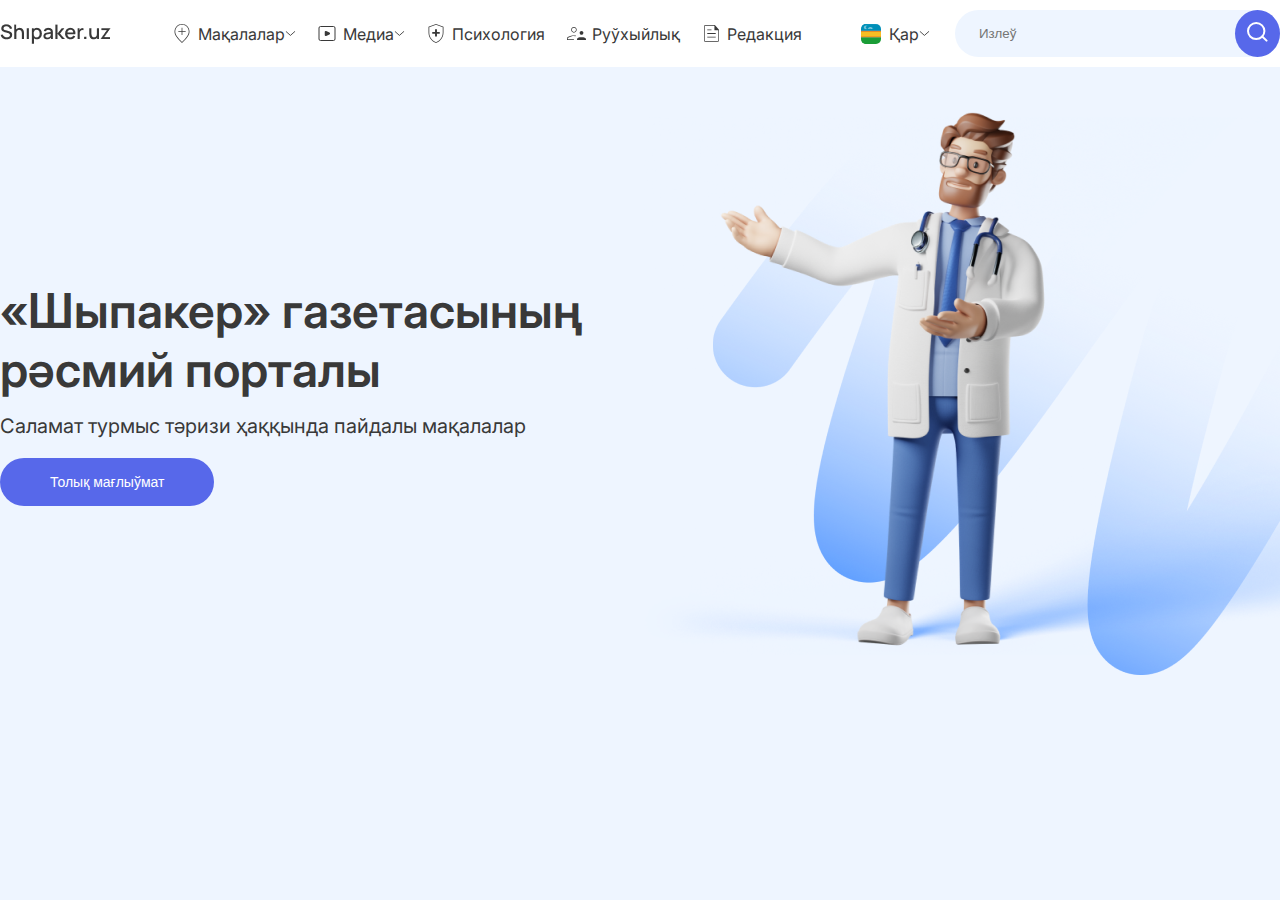
==== index.html @ 76cf6354 "added nav and header sections" ====
<!DOCTYPE html>
<html lang="en">
  <head>
    <meta charset="UTF-8" />
    <meta name="viewport" content="width=device-width, initial-scale=1.0" />
    <link rel="stylesheet" href="css/style.css" />
    <title>Shipaker.uz</title>
  </head>
  <body>
    <!-- Navbar -->
    <nav class="nav">
      <div class="container">
        <div class="nav_inner">
          <div class="logo"><img src="img/Logo.png" alt="Logo" /></div>
          <div class="nav_links">
            <div class="nav_link">
              <img class="nav_link_icon" src="img/link1.svg" alt="link1" />
              <a href="#">Мақалалар</a>
              <img src="img/arrow.svg.svg" alt="arrow" />
            </div>
            <div class="nav_link">
              <img class="nav_link_icon" src="img/link2.svg" alt="link2" />
              <a href="#">Медиа</a>
              <img src="img/arrow.svg.svg" alt="arrow" />
            </div>
            <div class="nav_link">
              <img class="nav_link_icon" src="img/link3.svg" alt="link3" />
              <a href="#">Психология</a>
            </div>
            <div class="nav_link">
              <img class="nav_link_icon" src="img/link4.svg" alt="link4" />
              <a href="#">Руўхыйлық</a>
            </div>
            <div class="nav_link">
              <img class="nav_link_icon" src="img/link5.svg" alt="link5" />
              <a href="#">Редакция</a>
            </div>
          </div>
          <div class="nav_right">
            <div class="change_lang">
              <img src="img/flag_kaa.svg" alt="Flag_Kar" />
              <a href="#">Қар</a>
              <img src="img/arrow.svg.svg" alt="arrow" />
            </div>
            <div class="search">
              <form action="#" class="search_form">
                <input type="text" placeholder="Излеў" />
                <button><img src="img/search.svg" alt="#" /></button>
              </form>
            </div>
          </div>
        </div>
      </div>
    </nav>

    <!-- Header -->
    <header class="header">
      <div class="container">
        <div class="header_inner">
          <div class="header_left">
            <h1 class="header_title">«Шыпакер» газетасының рәсмий порталы</h1>
            <p class="header_subtitle">
              Саламат турмыс тәризи ҳаққында пайдалы мақалалар
            </p>
            <button class="btn header_btn">Толық мағлыўмат</button>
          </div>
          <div class="header_right">
            <img src="img/header_photo.png" alt="Photo">
          </div>
        </div>
      </div>
    </header>
    
    <!-- Articles -->

  </body>
</html>
---- css/style.css ----
@import url("https://fonts.googleapis.com/css2?family=Inter:wght@100..900&display=swap");

:root {
  --main-color: #5768ea;
  --black-color: #393939;
  --white-color: #ffffff;
  --bg-color: #eef5ff;
}

html {
  box-sizing: border-box;
}

*,
*::before,
*::after {
  box-sizing: inherit;
}

body {
  margin: 0;
  font-family: "Inter", sans-serif;
  background-color: var(--bg-color);
  color: var(--black-color);
}

h1,
h2,
h3,
h4,
h5,
h6,
ul,
ol {
  margin: 0;
  padding: 0;
}

.container {
  max-width: 1360px;
  width: 100%;
  margin: 0 auto;
}

/* Navbar */

.nav {
  background-color: var(--white-color);
  padding: 10px 0;
}

.nav_inner {
  display: flex;
  justify-content: space-between;
  align-items: center;
}

.logo {
  display: flex;
  align-items: center;
}

.nav_links {
  display: flex;
  align-items: center;
}

.nav_link {
  display: flex;
  align-items: center;
  margin-right: 20px;
  cursor: pointer;
}

.nav_link a {
  font-size: 16px;
  color: var(--black-color);
  text-decoration: none;
}

.nav_link:last-child {
  margin-right: 0;
}

.nav_link_icon {
  margin-right: 5px;
}

.nav_right {
  display: flex;
  align-items: center;
}

.change_lang {
  display: flex;
  align-items: center;
}

.change_lang a {
  font-size: 16px;
  margin-left: 8px;
  text-decoration: none;
  color: var(--black-color);
}

.search_form {
  margin-left: 25px;
  position: relative;
}

.search_form input {
  background-color: var(--bg-color);
  color: var(--black-color);
  padding: 16px 24px;
  border-radius: 50px;
  border: none;
  width: 325px;
}

.search_form button {
  padding: 12px;
  background-color: var(--main-color);
  border: none;
  border-radius: 50%;
  position: absolute;
  right: 0;
  cursor: pointer;
  font-size: 14px;
}

/* Header */

.header {
  margin-top: 40px;
}

.header_inner {
  display: flex;
  align-items: center;
}

.header_title {
  font-size: 48px;
  color: var(--black-color);
  width: 640px;
  font-weight: 600;
}

.header_subtitle {
  margin-top: 15px;
  font-size: 20px;
}

.btn {
  background-color: var(--main-color);
  padding: 16px 50px;
  color: var(--white-color);
  border-radius: 50px;
  border: none;
  font-size: 14px;
}
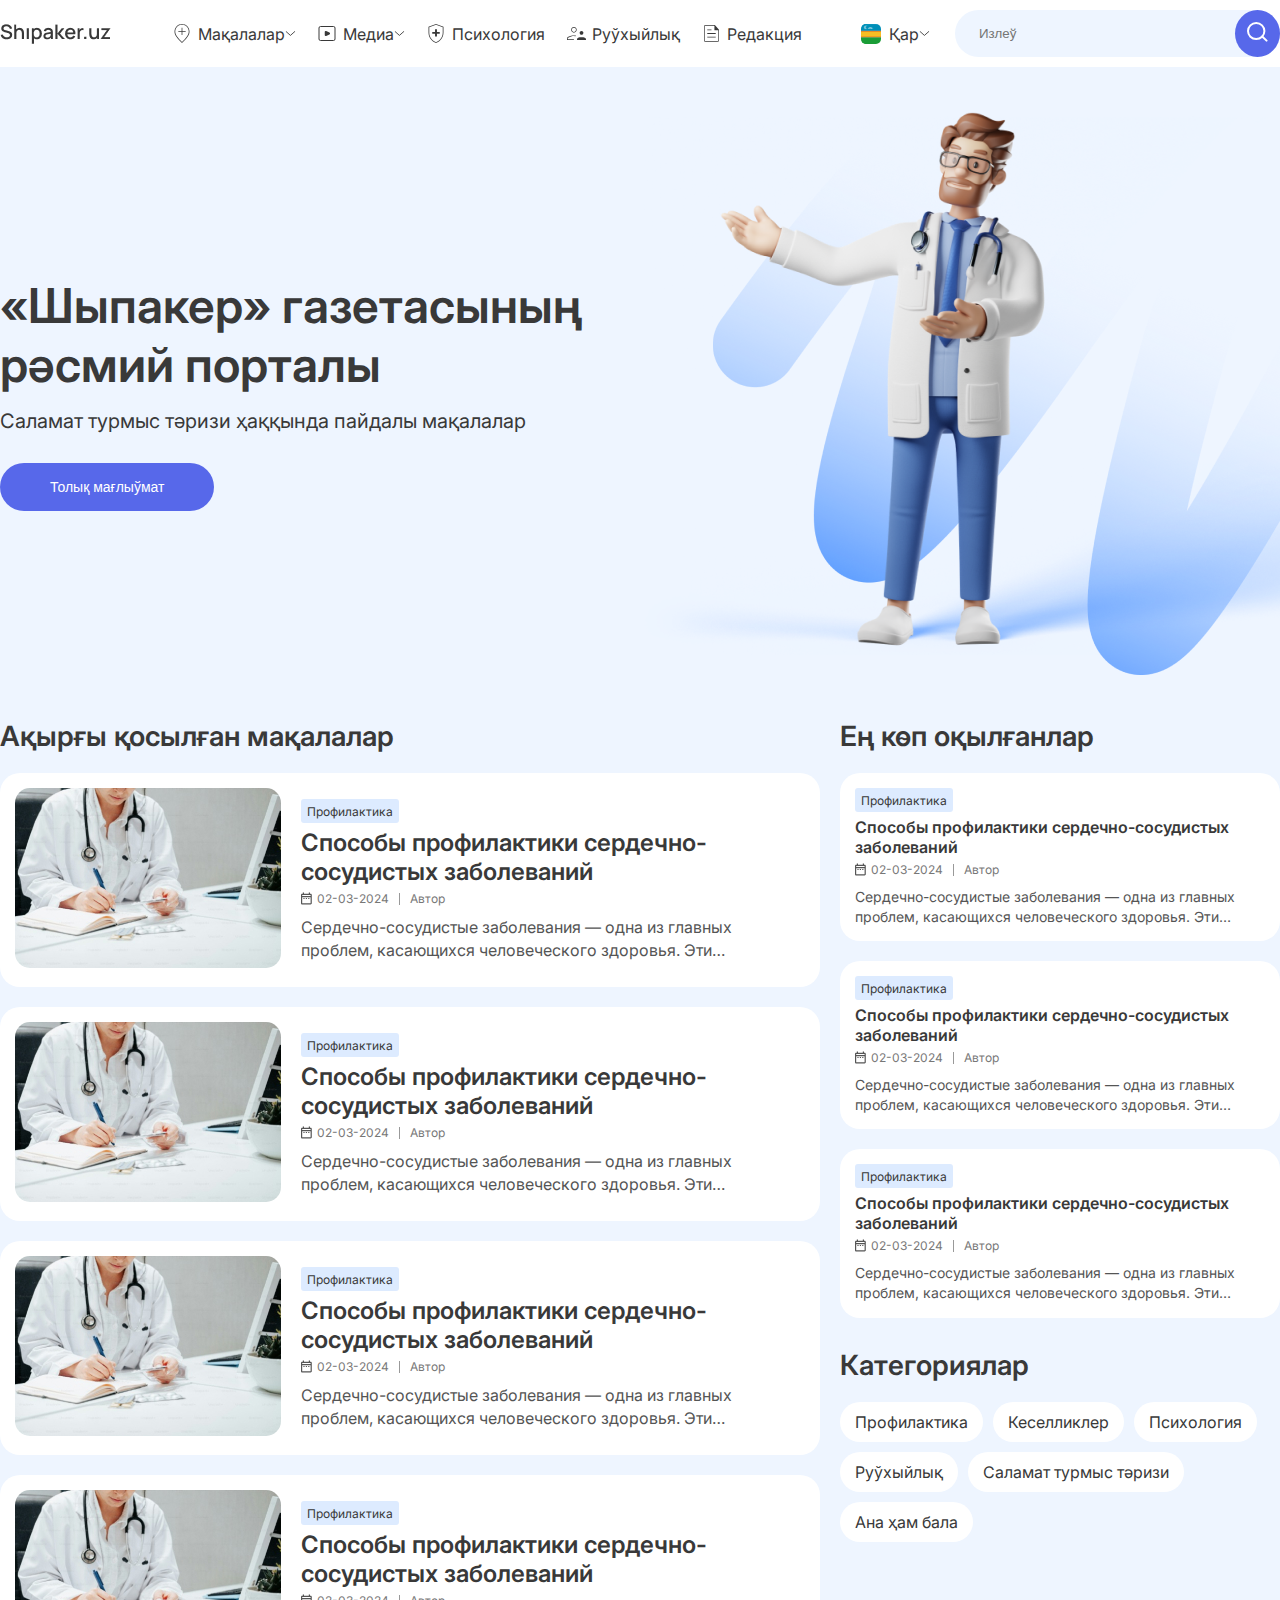
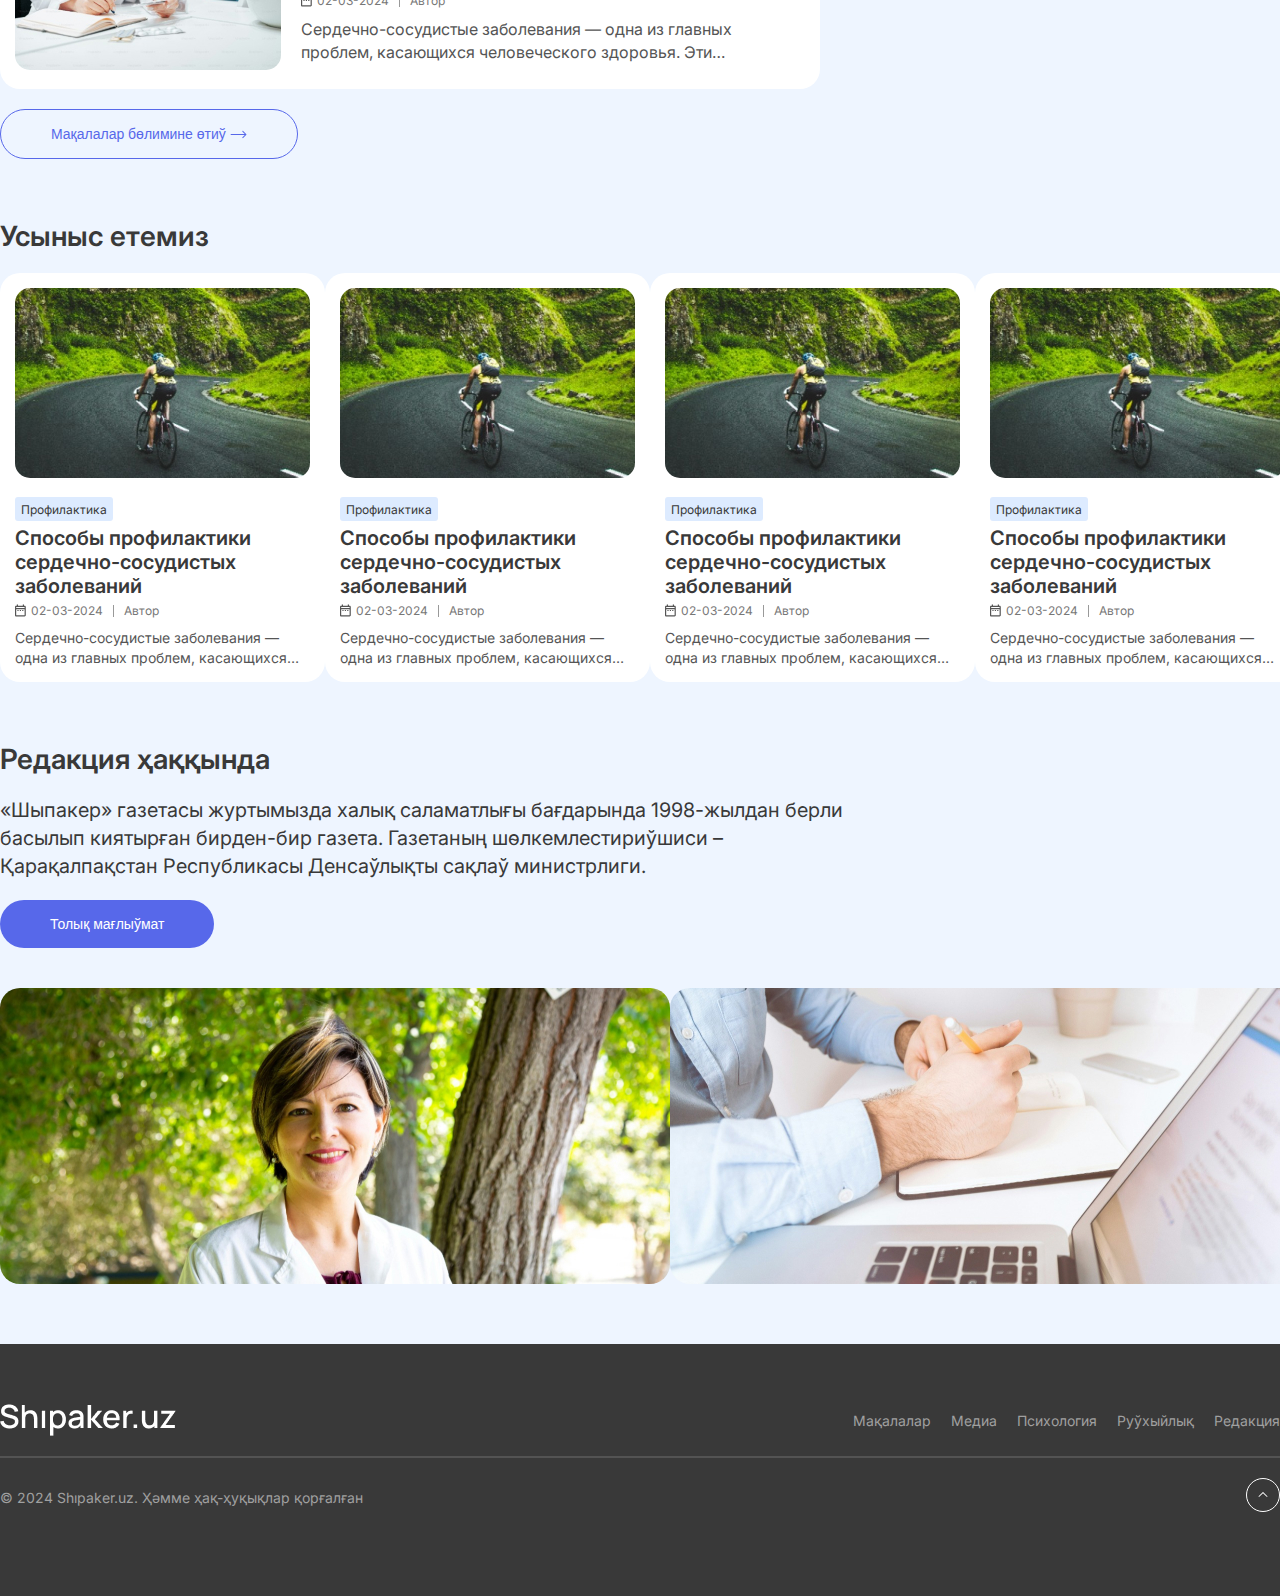
==== commit 25200023: "home page - desktop version completed" ====
--- a/index.html
+++ b/index.html
@@ -65,13 +65,367 @@
             <button class="btn header_btn">Толық мағлыўмат</button>
           </div>
           <div class="header_right">
-            <img src="img/header_photo.png" alt="Photo">
+            <img src="img/header_photo.png" alt="Photo" />
           </div>
         </div>
       </div>
     </header>
-    
+
     <!-- Articles -->
 
+    <section class="articles">
+      <div class="container">
+        <div class="articles_inner">
+          <div class="articles_left">
+            <h2 class="title articles_title">Ақырғы қосылған мақалалар</h2>
+            <div class="article-h">
+              <div class="article-h__left">
+                <img src="img/image.jpg" alt="Image" />
+              </div>
+              <div class="article-h_right">
+                <div class="article-category">Профилактика</div>
+                <h3 class="article-title">
+                  Способы профилактики сердечно-сосудистых заболеваний
+                </h3>
+                <div class="article-description">
+                  <div class="article-date">
+                    <img src="img/date.svg" alt="date" />
+                    02-03-2024
+                  </div>
+                  <div class="line"></div>
+                  <span class="author">Автор</span>
+                </div>
+                <p class="article-text">
+                  Сердечно-сосудистые заболевания — одна из главных проблем,
+                  касающихся человеческого здоровья. Эти заболевания могут
+                  включать в себя инфаркт, инсульт, артериальную гипертензию,
+                  аритмию и многие другие состояния, которые затрагивают сердце
+                  и кровеносную систему.
+                </p>
+              </div>
+            </div>
+            <div class="article-h">
+              <div class="article-h__left">
+                <img src="img/image.jpg" alt="Image" />
+              </div>
+              <div class="article-h_right">
+                <div class="article-category">Профилактика</div>
+                <h3 class="article-title">
+                  Способы профилактики сердечно-сосудистых заболеваний
+                </h3>
+                <div class="article-description">
+                  <div class="article-date">
+                    <img src="img/date.svg" alt="date" />
+                    02-03-2024
+                  </div>
+                  <div class="line"></div>
+                  <span class="author">Автор</span>
+                </div>
+                <p class="article-text">
+                  Сердечно-сосудистые заболевания — одна из главных проблем,
+                  касающихся человеческого здоровья. Эти заболевания могут
+                  включать в себя инфаркт, инсульт, артериальную гипертензию,
+                  аритмию и многие другие состояния, которые затрагивают сердце
+                  и кровеносную систему.
+                </p>
+              </div>
+            </div>
+            <div class="article-h">
+              <div class="article-h__left">
+                <img src="img/image.jpg" alt="Image" />
+              </div>
+              <div class="article-h_right">
+                <div class="article-category">Профилактика</div>
+                <h3 class="article-title">
+                  Способы профилактики сердечно-сосудистых заболеваний
+                </h3>
+                <div class="article-description">
+                  <div class="article-date">
+                    <img src="img/date.svg" alt="date" />
+                    02-03-2024
+                  </div>
+                  <div class="line"></div>
+                  <span class="author">Автор</span>
+                </div>
+                <p class="article-text">
+                  Сердечно-сосудистые заболевания — одна из главных проблем,
+                  касающихся человеческого здоровья. Эти заболевания могут
+                  включать в себя инфаркт, инсульт, артериальную гипертензию,
+                  аритмию и многие другие состояния, которые затрагивают сердце
+                  и кровеносную систему.
+                </p>
+              </div>
+            </div>
+            <div class="article-h">
+              <div class="article-h__left">
+                <img src="img/image.jpg" alt="Image" />
+              </div>
+              <div class="article-h_right">
+                <div class="article-category">Профилактика</div>
+                <h3 class="article-title">
+                  Способы профилактики сердечно-сосудистых заболеваний
+                </h3>
+                <div class="article-description">
+                  <div class="article-date">
+                    <img src="img/date.svg" alt="date" />
+                    02-03-2024
+                  </div>
+                  <div class="line"></div>
+                  <span class="author">Автор</span>
+                </div>
+                <p class="article-text">
+                  Сердечно-сосудистые заболевания — одна из главных проблем,
+                  касающихся человеческого здоровья. Эти заболевания могут
+                  включать в себя инфаркт, инсульт, артериальную гипертензию,
+                  аритмию и многие другие состояния, которые затрагивают сердце
+                  и кровеносную систему.
+                </p>
+              </div>
+            </div>
+            <button class="btn to-articles-btn">
+              Мақалалар бөлимине өтиў
+              <img src="img/arrow-btn.svg" alt="Arrow-btn" />
+            </button>
+          </div>
+          <div class="articles_right">
+            <h2 class="title top_articles_title">Ең көп оқылғанлар</h2>
+            <div class="top-article">
+              <div class="article-category top-article-category">
+                Профилактика
+              </div>
+              <h3 class="article-title top-article-title">
+                Способы профилактики сердечно-сосудистых заболеваний
+              </h3>
+              <div class="article-description top-article-description">
+                <div class="article-date top-article-date">
+                  <img src="img/date.svg" alt="date" />
+                  02-03-2024
+                </div>
+                <div class="line"></div>
+                <span class="author">Автор</span>
+              </div>
+              <p class="article-text top-article-text">
+                Сердечно-сосудистые заболевания — одна из главных проблем,
+                касающихся человеческого здоровья. Эти заболевания могут
+                включать в себя инфаркт, инсульт, артериальную гипертензию,
+                аритмию и многие другие состояния, которые затрагивают сердце и
+                кровеносную систему.
+              </p>
+            </div>
+            <div class="top-article">
+              <div class="article-category top-article-category">
+                Профилактика
+              </div>
+              <h3 class="article-title top-article-title">
+                Способы профилактики сердечно-сосудистых заболеваний
+              </h3>
+              <div class="article-description top-article-description">
+                <div class="article-date top-article-date">
+                  <img src="img/date.svg" alt="date" />
+                  02-03-2024
+                </div>
+                <div class="line"></div>
+                <span class="author">Автор</span>
+              </div>
+              <p class="article-text top-article-text">
+                Сердечно-сосудистые заболевания — одна из главных проблем,
+                касающихся человеческого здоровья. Эти заболевания могут
+                включать в себя инфаркт, инсульт, артериальную гипертензию,
+                аритмию и многие другие состояния, которые затрагивают сердце и
+                кровеносную систему.
+              </p>
+            </div>
+            <div class="top-article">
+              <div class="article-category top-article-category">
+                Профилактика
+              </div>
+              <h3 class="article-title top-article-title">
+                Способы профилактики сердечно-сосудистых заболеваний
+              </h3>
+              <div class="article-description top-article-description">
+                <div class="article-date top-article-date">
+                  <img src="img/date.svg" alt="date" />
+                  02-03-2024
+                </div>
+                <div class="line"></div>
+                <span class="author">Автор</span>
+              </div>
+              <p class="article-text top-article-text">
+                Сердечно-сосудистые заболевания — одна из главных проблем,
+                касающихся человеческого здоровья. Эти заболевания могут
+                включать в себя инфаркт, инсульт, артериальную гипертензию,
+                аритмию и многие другие состояния, которые затрагивают сердце и
+                кровеносную систему.
+              </p>
+            </div>
+            <h2 class="title categories-title">Категориялар</h2>
+            <div class="categories">
+              <div class="category-item">Профилактика</div>
+              <div class="category-item">Кеселликлер</div>
+              <div class="category-item">Психология</div>
+              <div class="category-item">Руўхыйлық</div>
+              <div class="category-item">Саламат турмыс тәризи</div>
+              <div class="category-item">Ана ҳам бала</div>
+            </div>
+          </div>
+        </div>
+      </div>
+    </section>
+
+    <!-- Recommend articles -->
+    <section class="rcmd-articles">
+      <div class="container">
+        <h2 class="title rcmd-categories-title">Усыныс етемиз</h2>
+        <div class="rcmd-articles-flex">
+          <div class="article-v">
+            <div class="article-v__img">
+              <img src="img/article-v-img.jpg" alt="Image" />
+            </div>
+            <div class="article-v_content">
+              <div class="article-category">Профилактика</div>
+              <h3 class="article-title article-v-title">
+                Способы профилактики сердечно-сосудистых заболеваний
+              </h3>
+              <div class="article-description">
+                <div class="article-date">
+                  <img src="img/date.svg" alt="date" />
+                  02-03-2024
+                </div>
+                <div class="line"></div>
+                <span class="author">Автор</span>
+              </div>
+              <p class="article-text article-v-text">
+                Сердечно-сосудистые заболевания — одна из главных проблем,
+                касающихся человеческого здоровья. Эти заболевания могут
+                включать в себя инфаркт, инсульт, артериальную гипертензию,
+                аритмию и многие другие состояния, которые затрагивают сердце и
+                кровеносную систему.
+              </p>
+            </div>
+          </div>
+          <div class="article-v">
+            <div class="article-v__img">
+              <img src="img/article-v-img.jpg" alt="Image" />
+            </div>
+            <div class="article-v_content">
+              <div class="article-category">Профилактика</div>
+              <h3 class="article-title article-v-title">
+                Способы профилактики сердечно-сосудистых заболеваний
+              </h3>
+              <div class="article-description">
+                <div class="article-date">
+                  <img src="img/date.svg" alt="date" />
+                  02-03-2024
+                </div>
+                <div class="line"></div>
+                <span class="author">Автор</span>
+              </div>
+              <p class="article-text article-v-text">
+                Сердечно-сосудистые заболевания — одна из главных проблем,
+                касающихся человеческого здоровья. Эти заболевания могут
+                включать в себя инфаркт, инсульт, артериальную гипертензию,
+                аритмию и многие другие состояния, которые затрагивают сердце и
+                кровеносную систему.
+              </p>
+            </div>
+          </div>
+          <div class="article-v">
+            <div class="article-v__img">
+              <img src="img/article-v-img.jpg" alt="Image" />
+            </div>
+            <div class="article-v_content">
+              <div class="article-category">Профилактика</div>
+              <h3 class="article-title article-v-title">
+                Способы профилактики сердечно-сосудистых заболеваний
+              </h3>
+              <div class="article-description">
+                <div class="article-date">
+                  <img src="img/date.svg" alt="date" />
+                  02-03-2024
+                </div>
+                <div class="line"></div>
+                <span class="author">Автор</span>
+              </div>
+              <p class="article-text article-v-text">
+                Сердечно-сосудистые заболевания — одна из главных проблем,
+                касающихся человеческого здоровья. Эти заболевания могут
+                включать в себя инфаркт, инсульт, артериальную гипертензию,
+                аритмию и многие другие состояния, которые затрагивают сердце и
+                кровеносную систему.
+              </p>
+            </div>
+          </div>
+          <div class="article-v">
+            <div class="article-v__img">
+              <img src="img/article-v-img.jpg" alt="Image" />
+            </div>
+            <div class="article-v_content">
+              <div class="article-category">Профилактика</div>
+              <h3 class="article-title article-v-title">
+                Способы профилактики сердечно-сосудистых заболеваний
+              </h3>
+              <div class="article-description">
+                <div class="article-date">
+                  <img src="img/date.svg" alt="date" />
+                  02-03-2024
+                </div>
+                <div class="line"></div>
+                <span class="author">Автор</span>
+              </div>
+              <p class="article-text article-v-text">
+                Сердечно-сосудистые заболевания — одна из главных проблем,
+                касающихся человеческого здоровья. Эти заболевания могут
+                включать в себя инфаркт, инсульт, артериальную гипертензию,
+                аритмию и многие другие состояния, которые затрагивают сердце и
+                кровеносную систему.
+              </p>
+            </div>
+          </div>
+        </div>
+      </div>
+    </section>
+
+    <!-- About -->
+
+    <section class="about">
+      <div class="container">
+        <h2 class="title about-title">Редакция ҳаққында</h2>
+        <p class="about-text">
+          «Шыпакер» газетасы журтымызда халық саламатлығы бағдарында 1998-жылдан
+          берли <br />
+          басылып киятырған бирден-бир газета. Газетаның шөлкемлестириўшиси –
+          <br />
+          Қарақалпақстан Республикасы Денсаўлықты сақлаў министрлиги.
+        </p>
+        <button class="btn">Толық мағлыўмат</button>
+        <div class="about-images">
+          <img src="img/about1.jpg" alt="img1" class="about-img" />
+          <img src="img/about2.jpg" alt="img2" class="about-img" />
+        </div>
+      </div>
+    </section>
+
+    <!-- Footer -->
+    <footer class="footer">
+      <div class="container">
+        <div class="footer_up">
+          <div class="logo">
+            <img src="img/logo_white.png" alt="Logo-white" />
+          </div>
+          <ul class="footer_links">
+            <li><a href="#" class="footer_link">Мақалалар</a></li>
+            <li><a href="#" class="footer_link">Медиа</a></li>
+            <li><a href="#" class="footer_link">Психология</a></li>
+            <li><a href="#" class="footer_link">Руўхыйлық</a></li>
+            <li><a href="#" class="footer_link">Редакция</a></li>
+          </ul>
+        </div>
+        <hr class="footer_line" />
+        <div class="footer_down">
+          <p>© 2024 Shıpaker.uz. Ҳәмме ҳақ-ҳуқықлар қорғалған</p>
+          <div class="to-top"><img src="img/totop.svg" alt="ToTop" /></div>
+        </div>
+      </div>
+    </footer>
   </body>
 </html>
--- a/css/style.css
+++ b/css/style.css
@@ -31,7 +31,8 @@
 h5,
 h6,
 ul,
-ol {
+ol,
+p {
   margin: 0;
   padding: 0;
 }
@@ -40,6 +41,10 @@
   max-width: 1360px;
   width: 100%;
   margin: 0 auto;
+}
+
+section {
+  padding-bottom: 60px;
 }
 
 /* Navbar */
@@ -131,7 +136,7 @@
 /* Header */
 
 .header {
-  margin-top: 40px;
+  margin: 40px 0;
 }
 
 .header_inner {
@@ -158,4 +163,245 @@
   border-radius: 50px;
   border: none;
   font-size: 14px;
-}
+  cursor: pointer;
+}
+
+.header_btn {
+  margin-top: 30px;
+}
+
+/* Articles */
+
+.articles {
+}
+.articles_inner {
+  display: flex;
+}
+.articles_left {
+  max-width: 900px;
+  margin-right: 20px;
+}
+
+.title {
+  font-size: 28px;
+  font-weight: 600;
+}
+.article-h {
+  display: flex;
+  align-items: center;
+  background-color: var(--white-color);
+  padding: 15px;
+  border-radius: 20px;
+  margin-top: 20px;
+  cursor: pointer;
+}
+.article-h__left img {
+  border-radius: 15px;
+}
+.article-h_right {
+  margin-left: 20px;
+}
+.article-category {
+  background-color: #ddebff;
+  width: 98px;
+  height: 24px;
+  font-size: 12px;
+  border-radius: 3px;
+  display: flex;
+  align-items: center;
+  justify-content: center;
+}
+.article-title {
+  font-size: 24px;
+  font-weight: 600;
+  margin-top: 5px;
+  display: -webkit-box;
+  -webkit-line-clamp: 2;
+  -webkit-box-orient: vertical;
+  overflow: hidden;
+}
+.article-description {
+  display: flex;
+  align-items: center;
+  margin-top: 5px;
+}
+
+.article-date img {
+  margin-right: 5px;
+}
+
+.article-date {
+  display: flex;
+  align-items: center;
+  font-size: 12px;
+  color: #777;
+}
+.line {
+  height: 12px;
+  width: 1px;
+  background-color: #999;
+  margin: 0 10px;
+}
+.author {
+  font-size: 12px;
+  color: #777;
+}
+.article-text {
+  font-size: 16px;
+  color: #555;
+  line-height: 140%;
+  display: -webkit-box;
+  -webkit-line-clamp: 2;
+  -webkit-box-orient: vertical;
+  overflow: hidden;
+  margin-top: 10px;
+}
+
+.to-articles-btn {
+  background-color: var(--bg-color);
+  border: 1px solid var(--main-color);
+  color: var(--main-color);
+  font-size: 14px;
+  margin-top: 20px;
+  cursor: pointer;
+}
+
+.articles_right {
+  max-width: 440px;
+}
+
+.top-article {
+  padding: 15px;
+  background-color: var(--white-color);
+  border-radius: 20px;
+  margin-top: 20px;
+  cursor: pointer;
+}
+
+.top-article-title {
+  font-size: 16px;
+}
+
+.top-article-text {
+  font-size: 14px;
+}
+
+.categories-title {
+  margin-top: 30px;
+  margin-bottom: 20px;
+}
+
+.categories {
+  display: flex;
+  flex-wrap: wrap;
+}
+.category-item {
+  padding: 10px 15px;
+  font-size: 16px;
+  background-color: var(--white-color);
+  border-radius: 25px;
+  margin-right: 10px;
+  margin-bottom: 10px;
+  cursor: pointer;
+}
+
+/* Recommend articles */
+
+.rcmd-categories-title {
+  margin-bottom: 20px;
+}
+
+.rcmd-articles-flex {
+  display: flex;
+  justify-content: space-between;
+}
+
+.article-v {
+  background-color: var(--white-color);
+  padding: 15px;
+  border-radius: 20px;
+  max-width: 325px;
+  cursor: pointer;
+}
+
+.article-v__img img {
+  border-radius: 15px;
+}
+
+.article-v_content {
+  margin-top: 15px;
+}
+
+.article-v-title {
+  display: -webkit-box;
+  -webkit-line-clamp: 3;
+  -webkit-box-orient: vertical;
+  overflow: hidden;
+  font-size: 20px;
+}
+
+.article-v-text {
+  font-size: 14px;
+}
+
+/* About */
+
+.about-title {
+  margin-bottom: 20px;
+}
+
+.about-text {
+  font-size: 20px;
+  line-height: 140%;
+  margin-bottom: 20px;
+}
+
+.about-images {
+  display: flex;
+  justify-content: space-between;
+  margin-top: 40px;
+}
+
+.about-img {
+  border-radius: 20px;
+}
+
+.footer {
+  background-color: var(--black-color);
+  padding: 60px 0 80px;
+}
+
+.footer_up {
+  display: flex;
+  justify-content: space-between;
+  align-items: center;
+}
+
+.footer_links {
+  display: flex;
+  list-style: none;
+}
+
+.footer_link {
+  text-decoration: none;
+  color: var(--white-color);
+  margin-left: 20px;
+  font-size: 14px;
+  color: #a0a0a0;
+}
+
+.footer_line {
+  border: 1px solid #535353;
+  margin: 20px 0;
+}
+
+.footer_down {
+  display: flex;
+  justify-content: space-between;
+  align-items: center;
+}
+
+.footer_down p {
+    color: #A0A0A0;
+    font-size: 14px;
+}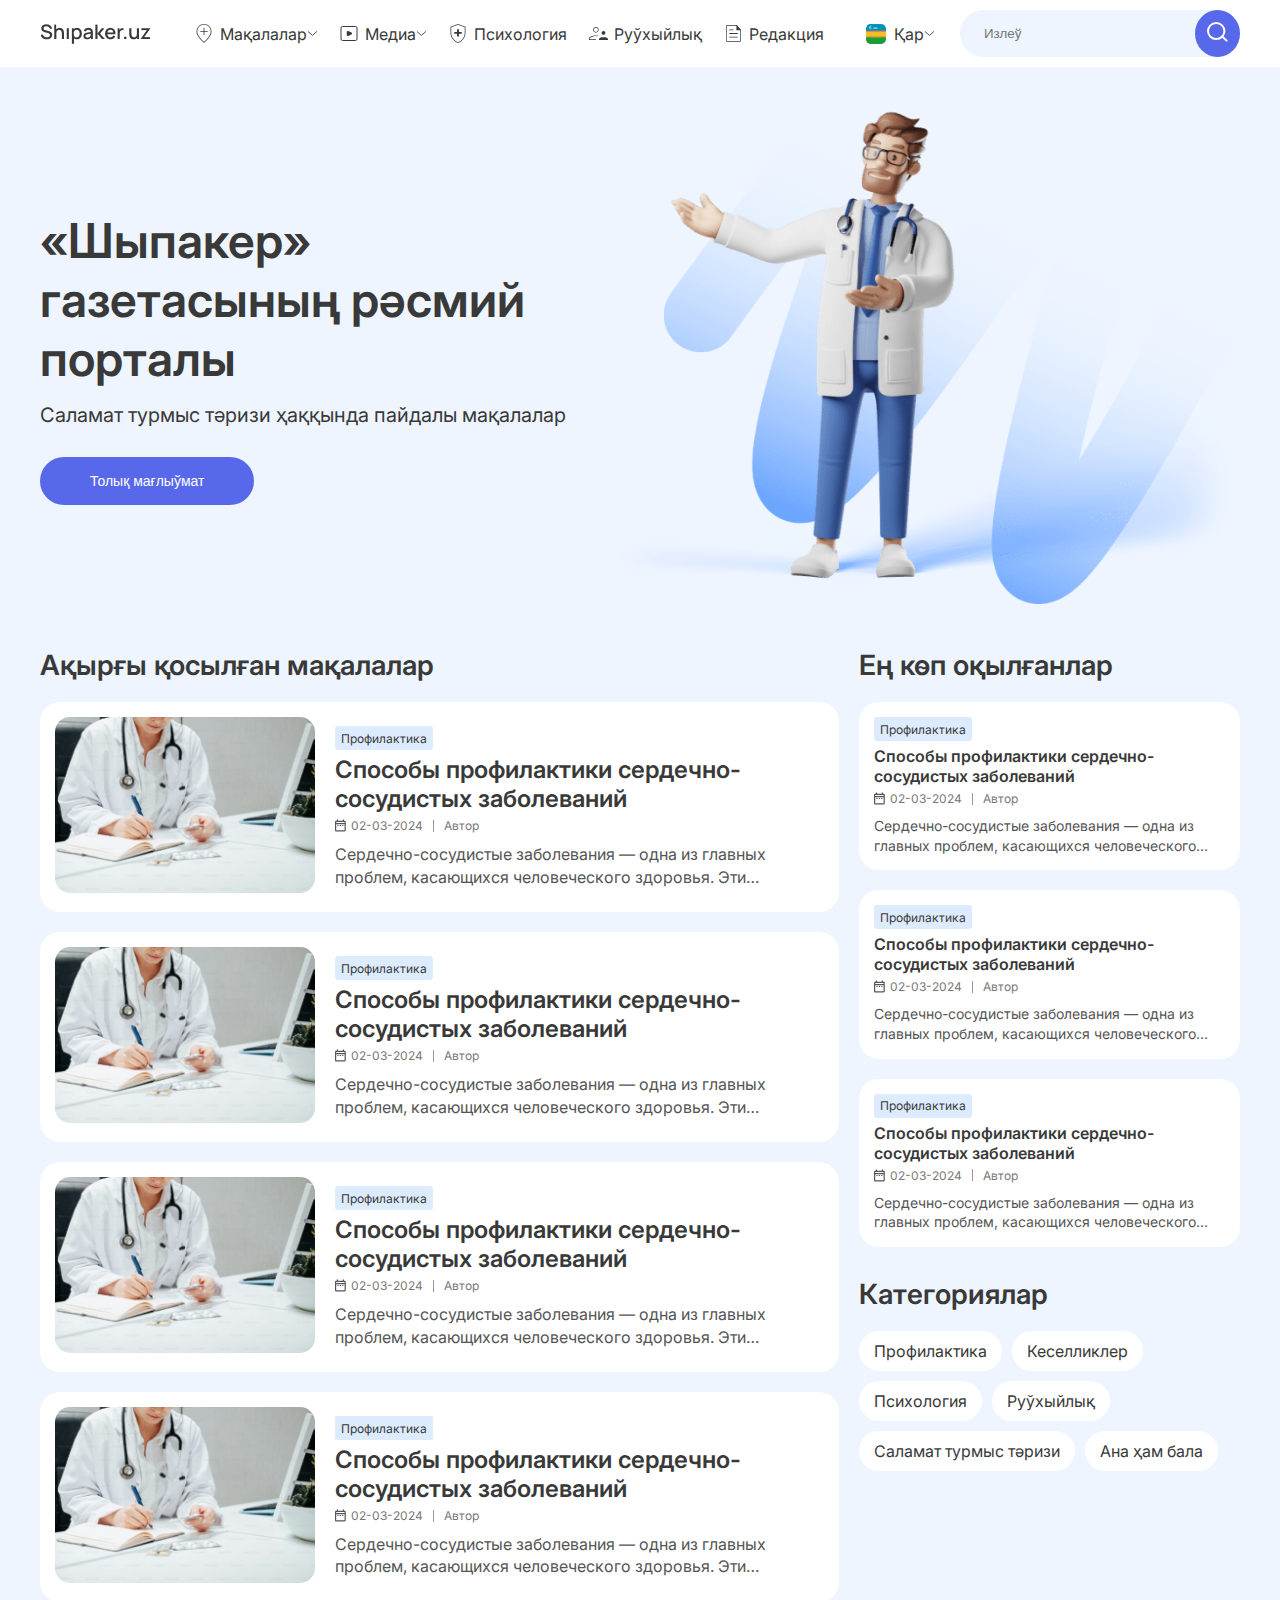
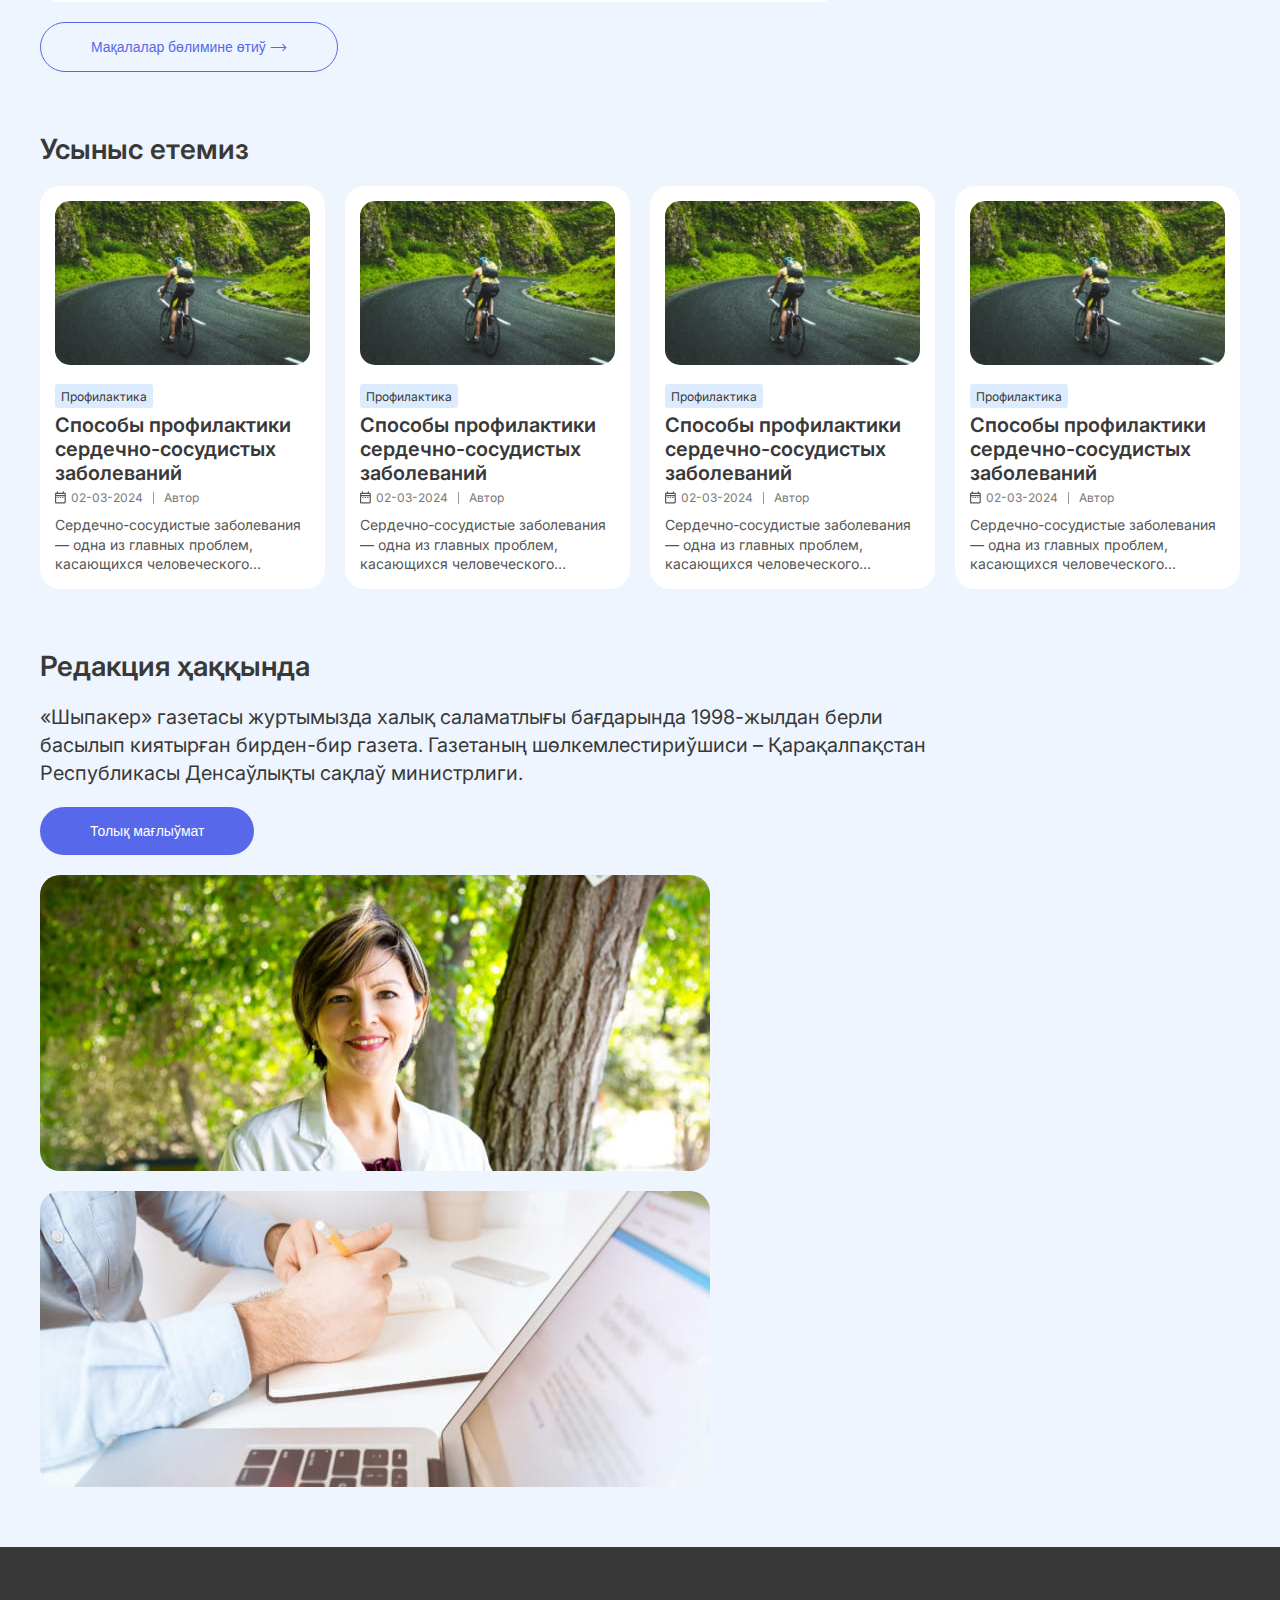
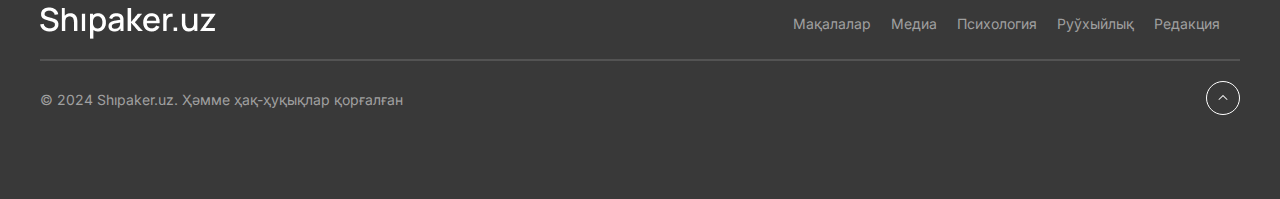
==== commit abcf7a79: "home page adaptive" ====
--- a/index.html
+++ b/index.html
@@ -8,6 +8,7 @@
   </head>
   <body>
     <!-- Navbar -->
+
     <nav class="nav">
       <div class="container">
         <div class="nav_inner">
@@ -48,12 +49,20 @@
                 <button><img src="img/search.svg" alt="#" /></button>
               </form>
             </div>
+            <div class="menu">
+              <div class="menu_lines">
+                <div></div>
+                <div></div>
+                <div></div>
+              </div>
+            </div>
           </div>
         </div>
       </div>
     </nav>
 
     <!-- Header -->
+
     <header class="header">
       <div class="container">
         <div class="header_inner">
@@ -273,10 +282,11 @@
     </section>
 
     <!-- Recommend articles -->
+
     <section class="rcmd-articles">
       <div class="container">
         <h2 class="title rcmd-categories-title">Усыныс етемиз</h2>
-        <div class="rcmd-articles-flex">
+        <div class="rcmd-articles-grid">
           <div class="article-v">
             <div class="article-v__img">
               <img src="img/article-v-img.jpg" alt="Image" />
@@ -392,10 +402,9 @@
         <h2 class="title about-title">Редакция ҳаққында</h2>
         <p class="about-text">
           «Шыпакер» газетасы журтымызда халық саламатлығы бағдарында 1998-жылдан
-          берли <br />
-          басылып киятырған бирден-бир газета. Газетаның шөлкемлестириўшиси –
-          <br />
-          Қарақалпақстан Республикасы Денсаўлықты сақлаў министрлиги.
+          берли басылып киятырған бирден-бир газета. Газетаның
+          шөлкемлестириўшиси – Қарақалпақстан Республикасы Денсаўлықты сақлаў
+          министрлиги.
         </p>
         <button class="btn">Толық мағлыўмат</button>
         <div class="about-images">
@@ -406,6 +415,7 @@
     </section>
 
     <!-- Footer -->
+
     <footer class="footer">
       <div class="container">
         <div class="footer_up">
--- a/css/style.css
+++ b/css/style.css
@@ -38,9 +38,10 @@
 }
 
 .container {
-  max-width: 1360px;
+  max-width: 1440px;
   width: 100%;
   margin: 0 auto;
+  padding: 0 40px;
 }
 
 section {
@@ -52,6 +53,8 @@
 .nav {
   background-color: var(--white-color);
   padding: 10px 0;
+  position: sticky;
+  top: 0;
 }
 
 .nav_inner {
@@ -119,7 +122,7 @@
   padding: 16px 24px;
   border-radius: 50px;
   border: none;
-  width: 325px;
+  width: 280px;
 }
 
 .search_form button {
@@ -133,6 +136,28 @@
   font-size: 14px;
 }
 
+.menu {
+  width: 40px;
+  height: 40px;
+  background-color: var(--main-color);
+  border-radius: 3px;
+  display: flex;
+  align-items: center;
+  justify-content: center;
+  display: none;
+}
+
+.menu_lines div {
+  width: 18px;
+  height: 2px;
+  background-color: var(--white-color);
+  margin-bottom: 5px;
+}
+
+.menu_lines div:last-child {
+  margin-bottom: 0;
+}
+
 /* Header */
 
 .header {
@@ -147,7 +172,7 @@
 .header_title {
   font-size: 48px;
   color: var(--black-color);
-  width: 640px;
+  max-width: 640px;
   font-weight: 600;
 }
 
@@ -170,6 +195,10 @@
   margin-top: 30px;
 }
 
+.header_right img {
+  width: 100%;
+}
+
 /* Articles */
 
 .articles {
@@ -194,12 +223,19 @@
   border-radius: 20px;
   margin-top: 20px;
   cursor: pointer;
+  width: 100%;
+}
+.article-h__left {
+  max-width: 260px;
+  width: 100%;
 }
 .article-h__left img {
   border-radius: 15px;
+  width: 100%;
 }
 .article-h_right {
   margin-left: 20px;
+  width: 100%;
 }
 .article-category {
   background-color: #ddebff;
@@ -216,7 +252,7 @@
   font-weight: 600;
   margin-top: 5px;
   display: -webkit-box;
-  -webkit-line-clamp: 2;
+  -webkit-line-clamp: 3;
   -webkit-box-orient: vertical;
   overflow: hidden;
 }
@@ -267,7 +303,7 @@
 }
 
 .articles_right {
-  max-width: 440px;
+  width: 100%;
 }
 
 .top-article {
@@ -311,9 +347,10 @@
   margin-bottom: 20px;
 }
 
-.rcmd-articles-flex {
-  display: flex;
-  justify-content: space-between;
+.rcmd-articles-grid {
+  display: grid;
+  grid-template-columns: repeat(4, 1fr);
+  gap: 20px;
 }
 
 .article-v {
@@ -326,6 +363,7 @@
 
 .article-v__img img {
   border-radius: 15px;
+  width: 100%;
 }
 
 .article-v_content {
@@ -342,6 +380,10 @@
 
 .article-v-text {
   font-size: 14px;
+  display: -webkit-box;
+  -webkit-line-clamp: 3;
+  -webkit-box-orient: vertical;
+  overflow: hidden;
 }
 
 /* About */
@@ -354,16 +396,19 @@
   font-size: 20px;
   line-height: 140%;
   margin-bottom: 20px;
+  max-width: 893px;
 }
 
 .about-images {
   display: flex;
   justify-content: space-between;
-  margin-top: 40px;
+  flex-wrap: wrap;
 }
 
 .about-img {
   border-radius: 20px;
+  max-width: 100%;
+  margin-top: 20px;
 }
 
 .footer {
@@ -375,19 +420,25 @@
   display: flex;
   justify-content: space-between;
   align-items: center;
+  flex-wrap: wrap;
 }
 
 .footer_links {
   display: flex;
   list-style: none;
+  flex-wrap: wrap;
 }
 
 .footer_link {
   text-decoration: none;
   color: var(--white-color);
-  margin-left: 20px;
+  margin-right: 20px;
   font-size: 14px;
   color: #a0a0a0;
+}
+
+.footer_link:last-child {
+  /* margin-right: 0; */
 }
 
 .footer_line {
@@ -402,6 +453,130 @@
 }
 
 .footer_down p {
-    color: #A0A0A0;
+  color: #a0a0a0;
+  font-size: 14px;
+}
+
+.to-top {
+  cursor: pointer;
+}
+
+/* Adaptive */
+
+@media screen and (max-width: 1200px) {
+  .nav_link_icon {
+    display: none;
+  }
+  .header_title {
+    font-size: 42px;
+  }
+  .title {
+    font-size: 24px;
+  }
+  .article-h_right .article-title {
+    font-size: 20px;
+  }
+  .search_form {
+    margin-left: 15px;
+  }
+  .search_form input {
+    width: 250px;
+  }
+
+  .articles_inner {
+    flex-wrap: wrap;
+  }
+
+  .rcmd-articles-grid {
+    grid-template-columns: repeat(3, 1fr);
+  }
+
+  .articles_left {
+    max-width: 100%;
+    margin-right: 0px;
+  }
+
+  .top_articles_title {
+    margin-top: 30px;
+  }
+
+  .about-img {
+    width: 100%;
+  }
+
+  .nav_links {
+    display: none;
+  }
+
+  .menu {
+    display: flex;
+    margin-left: 20px;
+  }
+
+  .search_form {
+    display: none;
+  }
+}
+
+@media screen and (max-width: 875px) {
+  .header_title {
+    font-size: 36px;
+  }
+  .header_subtitle {
+    font-size: 16px;
+  }
+  .top-article-title {
+    font-size: 20px;
+  }
+  .rcmd-articles-grid {
+    grid-template-columns: repeat(2, 2fr);
+  }
+  .about-text {
+    font-size: 16px;
+  }
+}
+
+@media screen and (max-width: 675px) {
+  .container {
+    padding: 0 10px;
+  }
+  .header_inner {
+    flex-wrap: wrap;
+  }
+  .header_title {
+    font-size: 24px;
+  }
+  .title {
+    font-size: 18px;
+  }
+  .header_subtitle {
     font-size: 14px;
-}+  }
+  .article-h_right .article-title {
+    font-size: 14px;
+  }
+  .top-article-title {
+    font-size: 14px;
+  }
+  .article-h_right .article-text {
+    display: none;
+  }
+  .header_right img {
+    width: 50%;
+    margin-left: 50%;
+  }
+  .btn {
+    padding: 10px 25px;
+    font-size: 12px;
+  }
+  .rcmd-articles-grid {
+    grid-template-columns: repeat(1, 4fr);
+  }
+  .article-h_right {
+    margin-left: 10px;
+  }
+  .article-h__left {
+    max-width: 150px;
+  }
+  
+}
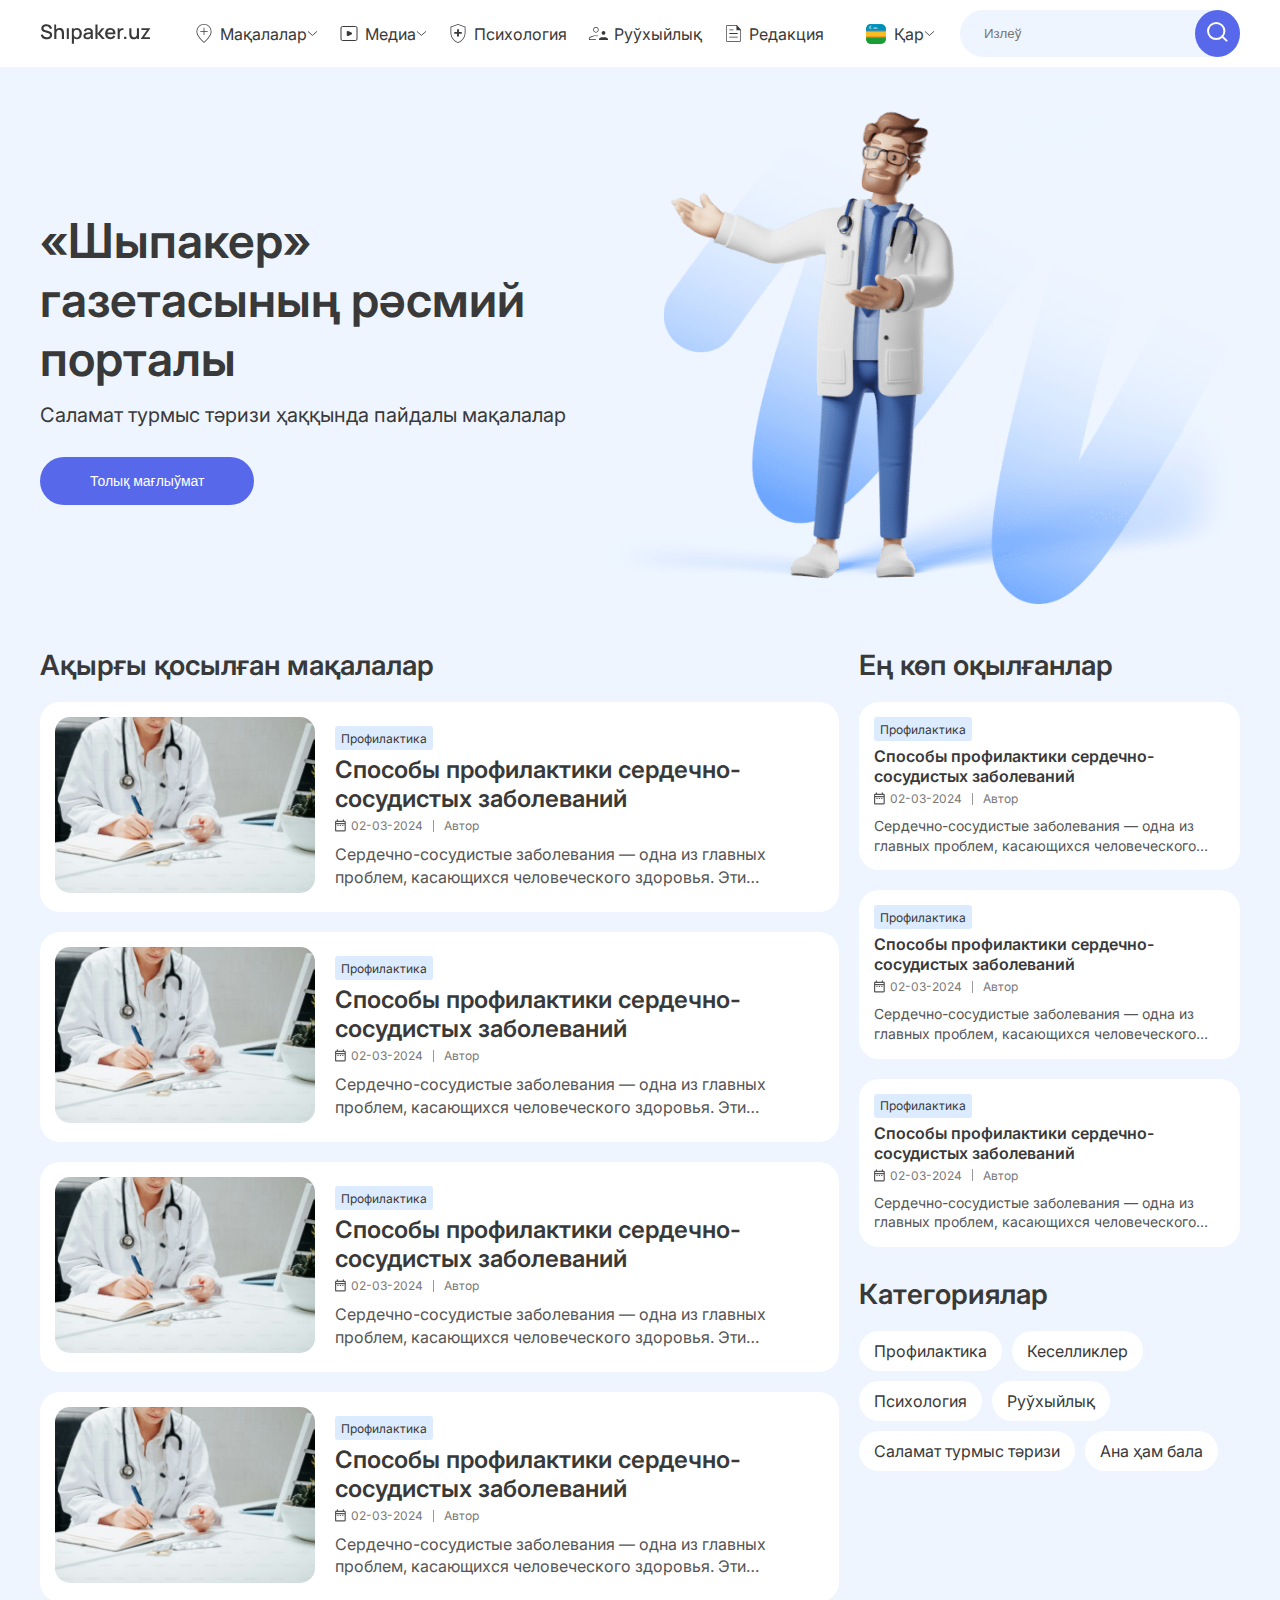
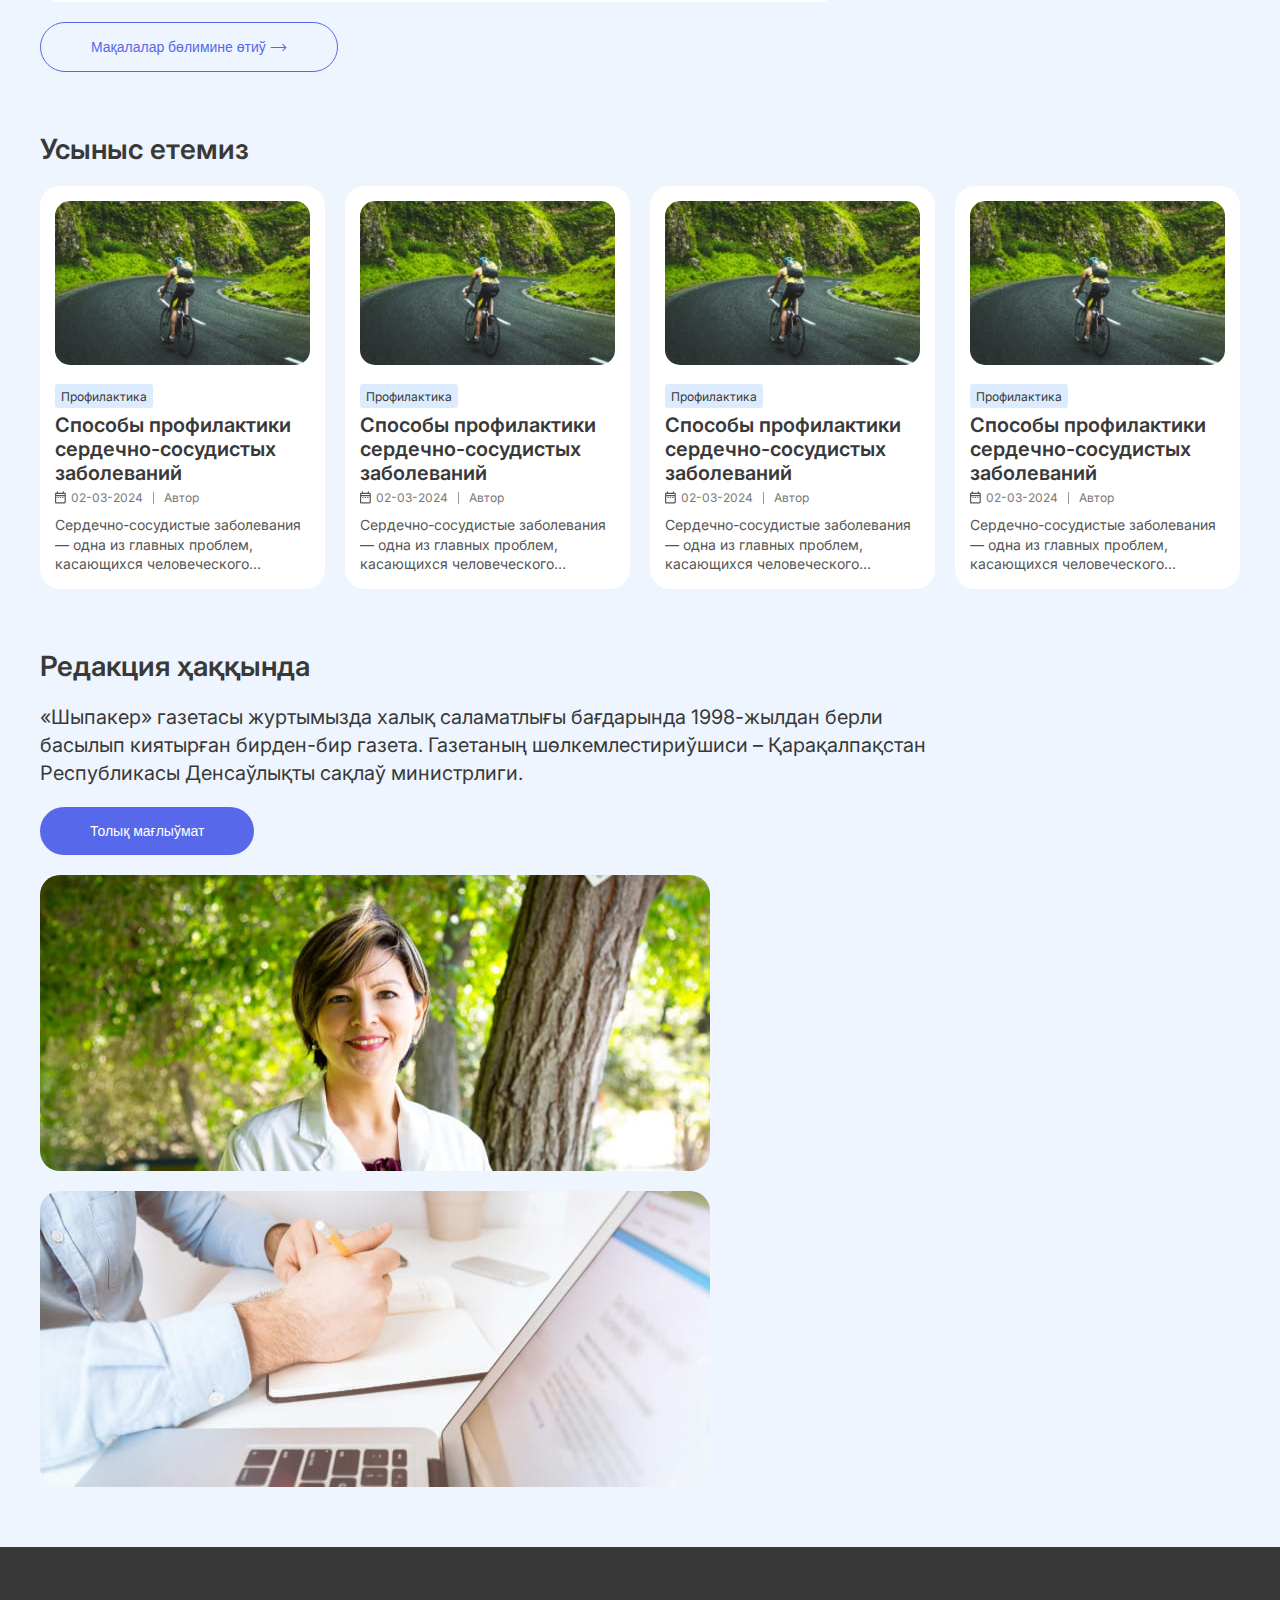
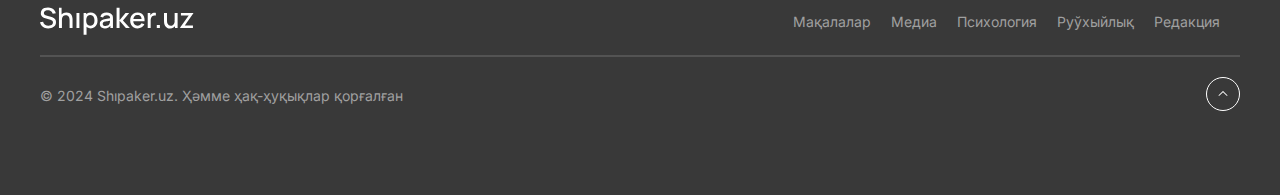
==== commit b3cba46d: "adaptive corrected" ====
--- a/index.html
+++ b/index.html
@@ -12,7 +12,7 @@
     <nav class="nav">
       <div class="container">
         <div class="nav_inner">
-          <div class="logo"><img src="img/Logo.png" alt="Logo" /></div>
+          <div class="logo"><img src="img/Logo.svg" alt="Logo" /></div>
           <div class="nav_links">
             <div class="nav_link">
               <img class="nav_link_icon" src="img/link1.svg" alt="link1" />
@@ -420,7 +420,7 @@
       <div class="container">
         <div class="footer_up">
           <div class="logo">
-            <img src="img/logo_white.png" alt="Logo-white" />
+            <img src="img/logo_white.svg" alt="Logo-white" />
           </div>
           <ul class="footer_links">
             <li><a href="#" class="footer_link">Мақалалар</a></li>
--- a/css/style.css
+++ b/css/style.css
@@ -68,6 +68,10 @@
   align-items: center;
 }
 
+.logo img {
+  width: 100%;
+}
+
 .nav_links {
   display: flex;
   align-items: center;
@@ -537,11 +541,28 @@
 }
 
 @media screen and (max-width: 675px) {
+  .article-category {
+    height: 20px;
+  }
+  .header_subtitle {
+    margin-top: 5px;
+  }
+  .header_btn {
+    margin-top: 15px;
+  }
+  .article-h {
+    margin-top: 10px;
+    padding: 10px;
+    border-radius: 10px;
+  }
   .container {
     padding: 0 10px;
   }
-  .header_inner {
-    flex-wrap: wrap;
+  section {
+    padding-bottom: 20px;
+  }
+  .header_right {
+    display: none;
   }
   .header_title {
     font-size: 24px;
@@ -557,6 +578,9 @@
   }
   .top-article-title {
     font-size: 14px;
+  }
+  .top-article-text {
+    display: none;
   }
   .article-h_right .article-text {
     display: none;
@@ -570,13 +594,55 @@
     font-size: 12px;
   }
   .rcmd-articles-grid {
-    grid-template-columns: repeat(1, 4fr);
+    gap: 10px;
   }
   .article-h_right {
     margin-left: 10px;
   }
   .article-h__left {
-    max-width: 150px;
-  }
-  
-}
+    max-width: 140px;
+  }
+  .article-h__left img {
+    border-radius: 5px;
+  }
+  .top-article {
+    margin-top: 10px;
+    padding: 10px;
+    border-radius: 10px;
+  }
+  .category-item {
+    font-size: 14px;
+    padding: 10px;
+    border-radius: 10px;
+  }
+  .article-v {
+    padding: 10px;
+    border-radius: 10px;
+  }
+  .article-v__img img {
+    border-radius: 10px;
+  }
+  .categories-title {
+    margin-bottom: 15px;
+  }
+  .article-v-title {
+    font-size: 14px;
+  }
+  .article-v_content {
+    margin-top: 5px;
+  }
+  .about-title {
+    margin-top: 20px;
+    margin-bottom: 10px;
+  }
+  .about-images img {
+    border-radius: 10px;
+    margin-top: 10px;
+  }
+  .footer {
+    padding: 40px 0 40px;
+  }
+  .footer_up .logo {
+    margin-bottom: 10px;
+  }
+}
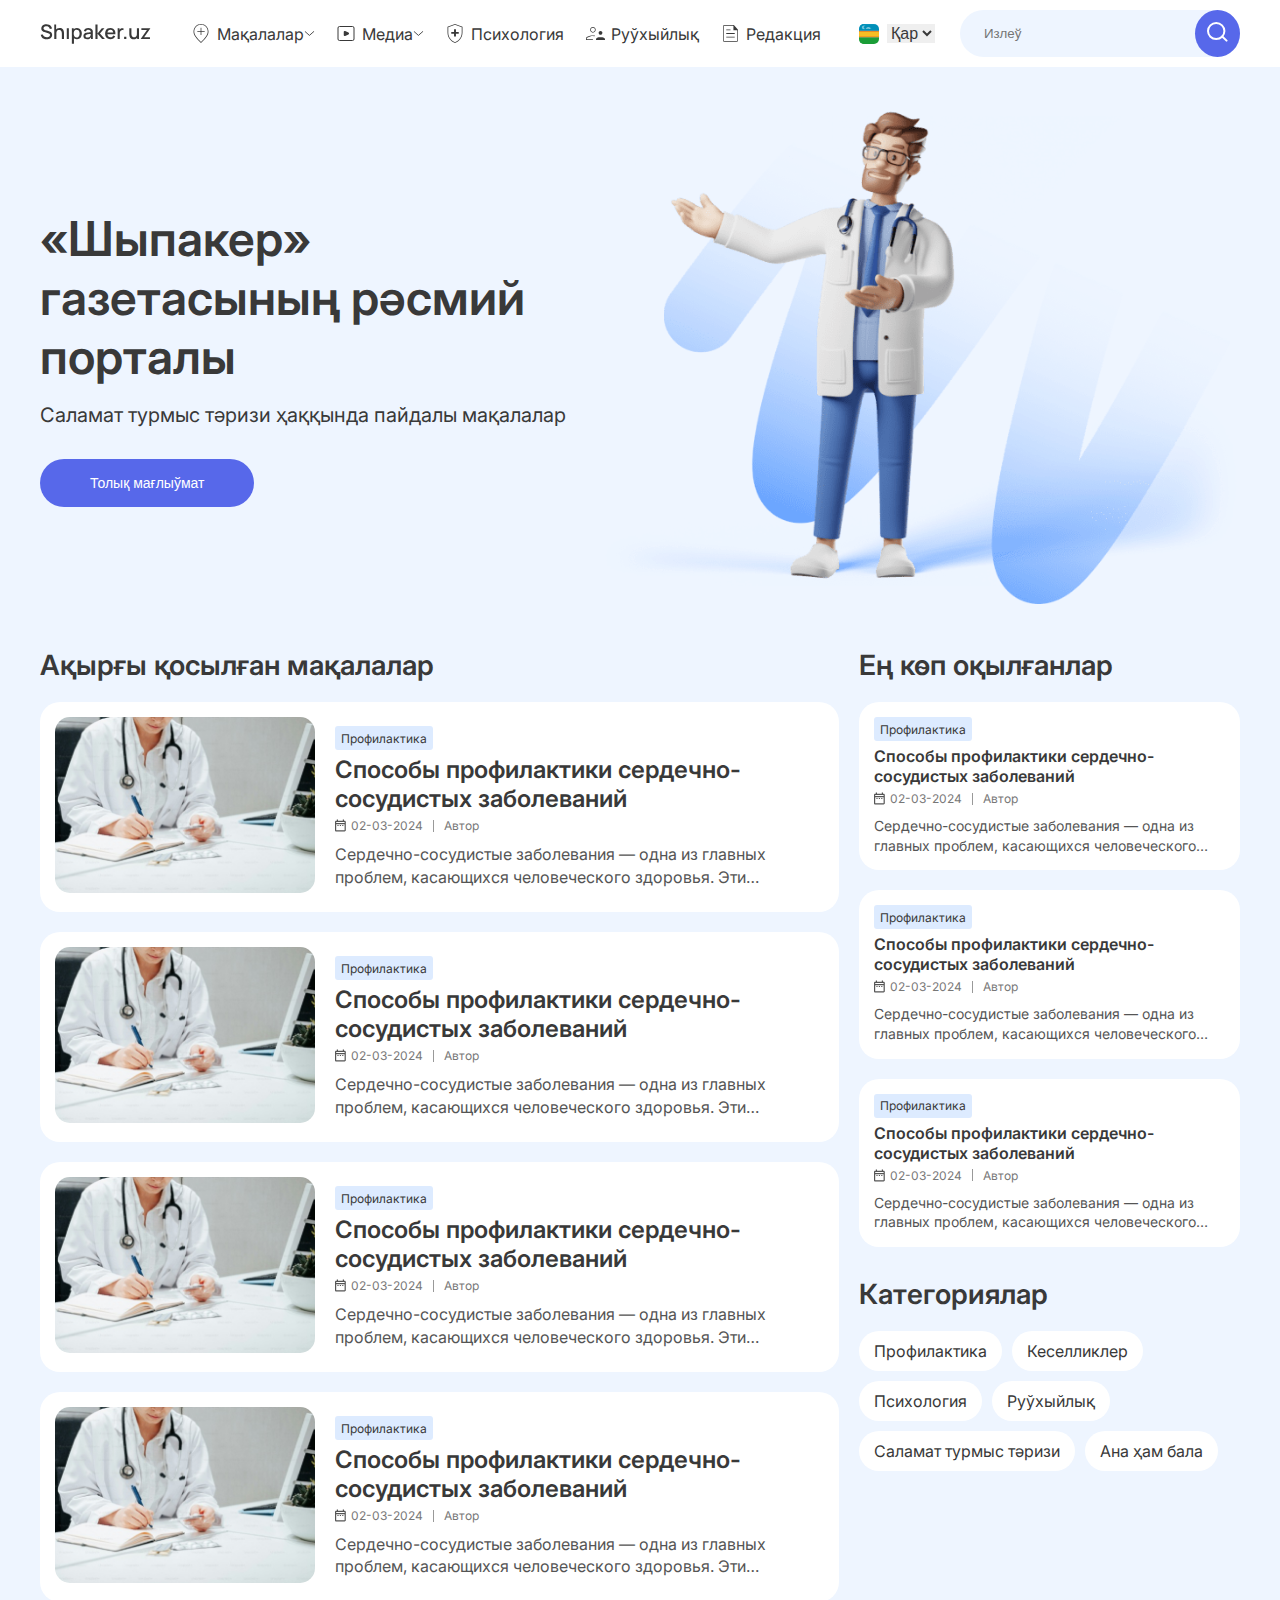
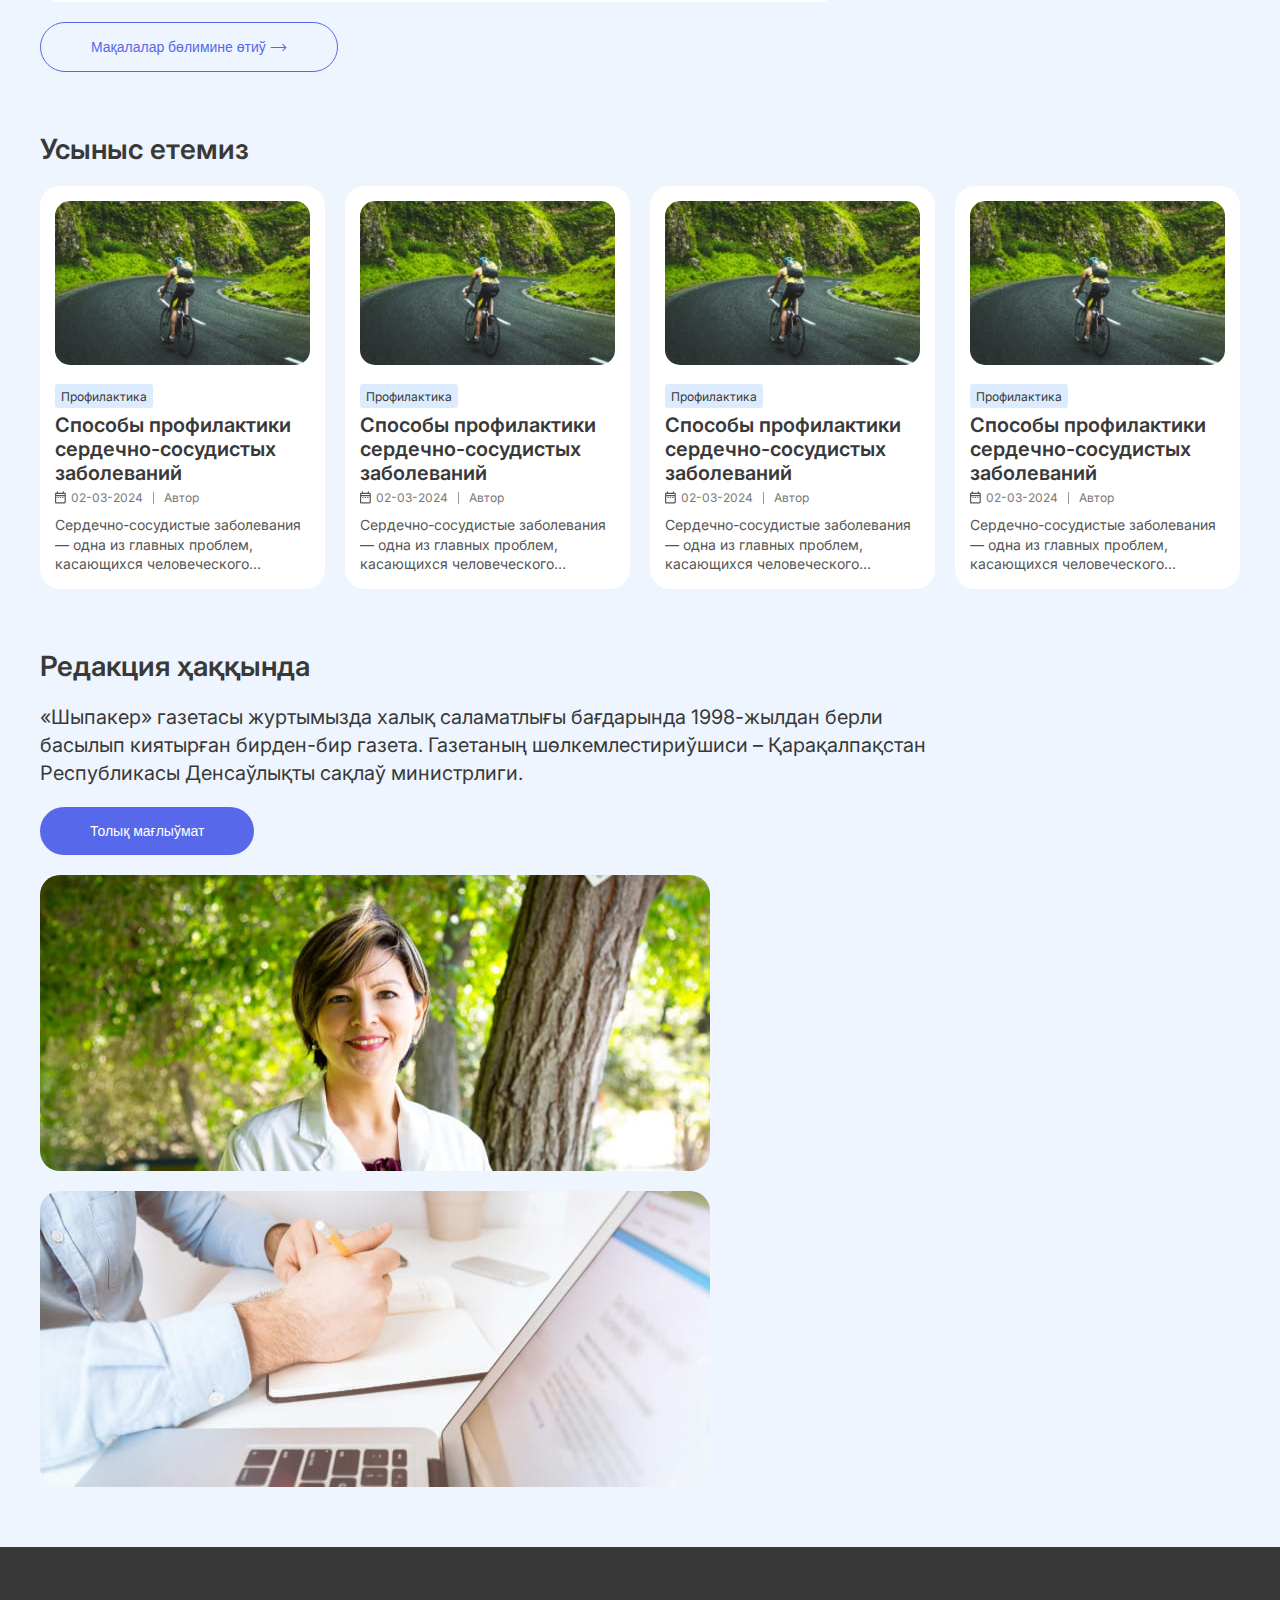
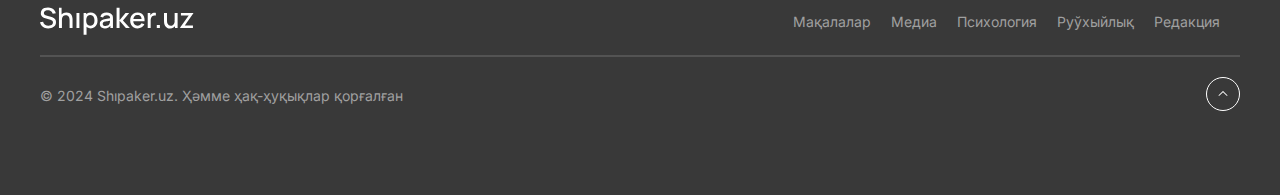
==== commit 8ce0ac2d: "Articles page adaptive" ====
--- a/index.html
+++ b/index.html
@@ -7,6 +7,7 @@
     <title>Shipaker.uz</title>
   </head>
   <body>
+
     <!-- Navbar -->
 
     <nav class="nav">
@@ -40,8 +41,10 @@
           <div class="nav_right">
             <div class="change_lang">
               <img src="img/flag_kaa.svg" alt="Flag_Kar" />
-              <a href="#">Қар</a>
-              <img src="img/arrow.svg.svg" alt="arrow" />
+              <select name="language" class="lang-select">
+                <option value="value1 selected">Қар</option>
+                <option value="value1 selected">Қар</option>
+              </select>
             </div>
             <div class="search">
               <form action="#" class="search_form">
--- a/css/style.css
+++ b/css/style.css
@@ -108,11 +108,13 @@
   align-items: center;
 }
 
-.change_lang a {
+.change_lang .lang-select {
   font-size: 16px;
   margin-left: 8px;
   text-decoration: none;
   color: var(--black-color);
+  border: none;
+  outline: none;
 }
 
 .search_form {
@@ -183,6 +185,7 @@
 .header_subtitle {
   margin-top: 15px;
   font-size: 20px;
+  line-height: 140%;
 }
 
 .btn {
@@ -255,10 +258,10 @@
   font-size: 24px;
   font-weight: 600;
   margin-top: 5px;
-  display: -webkit-box;
+  /* display: -webkit-box;
   -webkit-line-clamp: 3;
   -webkit-box-orient: vertical;
-  overflow: hidden;
+  overflow: hidden; */
 }
 .article-description {
   display: flex;
@@ -375,10 +378,10 @@
 }
 
 .article-v-title {
-  display: -webkit-box;
+  /* display: -webkit-box;
   -webkit-line-clamp: 3;
   -webkit-box-orient: vertical;
-  overflow: hidden;
+  overflow: hidden; */
   font-size: 20px;
 }
 
@@ -491,6 +494,10 @@
     flex-wrap: wrap;
   }
 
+  .article-v-title {
+    font-size: 16px;
+  }
+
   .rcmd-articles-grid {
     grid-template-columns: repeat(3, 1fr);
   }
@@ -531,6 +538,9 @@
   }
   .top-article-title {
     font-size: 20px;
+  }
+  .article-v-title {
+    font-size: 16px;
   }
   .rcmd-articles-grid {
     grid-template-columns: repeat(2, 2fr);
@@ -616,7 +626,7 @@
     border-radius: 10px;
   }
   .article-v {
-    padding: 10px;
+    padding: 10px 10px 20px;
     border-radius: 10px;
   }
   .article-v__img img {
@@ -645,4 +655,181 @@
   .footer_up .logo {
     margin-bottom: 10px;
   }
-}
+  .article-v-text {
+    display: none;
+  }
+}
+
+/* Articles Page start */
+
+.breadcrumb {
+  display: flex;
+  list-style: none;
+  align-items: center;
+  margin-top: 20px;
+}
+
+.breadcrumb-link a,
+.breadcrumb-link {
+  font-size: 16px;
+  margin-left: 4px;
+  text-decoration: none;
+  color: var(--black-color);
+}
+
+.breadcrumb-link-active {
+  color: #9c9c9c;
+  text-decoration: none;
+  margin-left: 10px;
+}
+
+.breadcrumb-link-active::before {
+  content: url(../img/about-page/breadcrumb-icon.svg);
+  margin-right: 10px;
+}
+
+.header_left-about {
+  width: 80%;
+}
+
+.header_left-about .header_subtitle {
+  margin-bottom: 10px;
+}
+
+.btn-outline {
+  background-color: var(--bg-color);
+  padding: 16px 25px;
+  color: var(--main-color);
+  border-radius: 50px;
+  border: 1px solid var(--main-color);
+  font-size: 16px;
+  cursor: pointer;
+  transition: 0.4s;
+}
+
+.btn-outline:hover {
+  background-color: var(--main-color);
+  color: var(--white-color);
+}
+
+.about-page-btn {
+  margin-top: 10px;
+  margin-right: 5px;
+}
+
+/* Articles page Articles */
+
+.about-articles-grid {
+  display: grid;
+  grid-template-columns: repeat(4, 1fr);
+  gap: 20px;
+}
+
+.sort {
+  display: flex;
+  align-items: center;
+  margin-bottom: 20px;
+  height: 19px;
+  justify-content: flex-end;
+}
+
+.sort-text {
+  font-size: 16px;
+}
+
+.sort-select {
+  background: none;
+  border: none;
+  font-size: 16px;
+  outline: none;
+  color: var(--main-color);
+}
+
+.pagination {
+  display: flex;
+  justify-content: center;
+  margin-top: 20px;
+}
+
+.pagination-ul {
+  list-style: none;
+  display: flex;
+}
+
+.page-arrow {
+  display: flex;
+  align-items: center;
+  justify-content: center;
+  width: 45px;
+  height: 38px;
+  border: 1px solid #c4c4c4;
+  border-radius: 5px;
+  margin-right: 15px;
+  cursor: pointer;
+}
+
+.page-arrow:last-child {
+  margin-right: 0;
+  margin-left: 10px;
+}
+
+.pagination-item {
+  width: 40px;
+  height: 38px;
+  display: flex;
+  align-items: center;
+  justify-content: center;
+  border: 1px solid #c4c4c4;
+  border-radius: 5px;
+  margin-right: 5px;
+  cursor: pointer;
+}
+
+.pagination-active {
+  background-color: var(--main-color);
+  color: var(--white-color);
+  border: none;
+}
+
+/* Articles page adaptive */
+
+@media screen and (max-width: 875px) {
+  .about-articles-grid {
+    grid-template-columns: repeat(3, 1fr);
+  }
+}
+
+@media screen and (max-width: 675px) {
+  .articles-header {
+    margin: 20px 0;
+  }
+
+  .articles-header .header_subtitle {
+    display: none;
+  }
+
+  .about-articles-grid {
+    grid-template-columns: repeat(2, 2fr);
+    gap: 10px;
+  }
+  .btn-outline {
+    font-size: 14px;
+    padding: 5px 10px;
+  }
+
+  .sort_text {
+    font-size: 14px;
+  }
+  .sort-select {
+    font-size: 14px;
+  }
+
+  .breadcrumb {
+    margin-top: 10px;
+  }
+
+  .breadcrumb-link a,
+  .breadcrumb-link {
+    font-size: 12px;
+  }
+}
